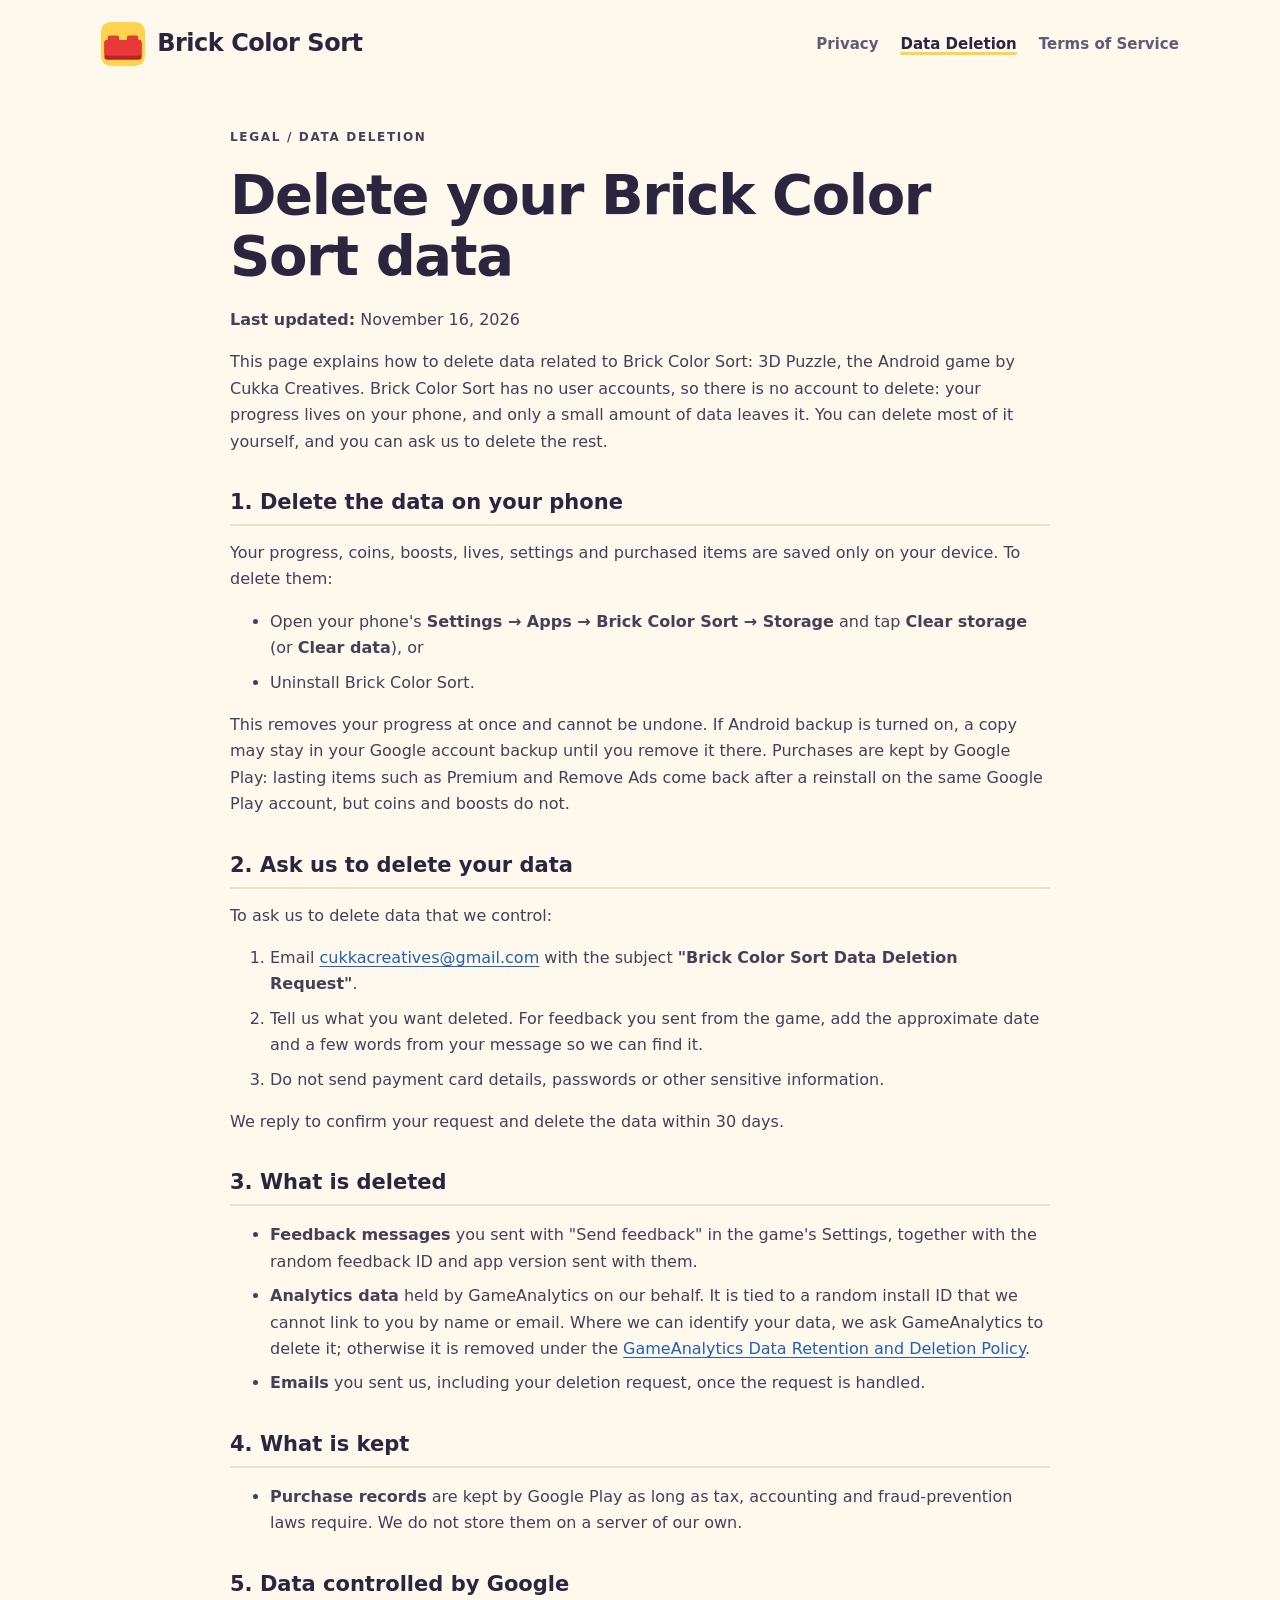
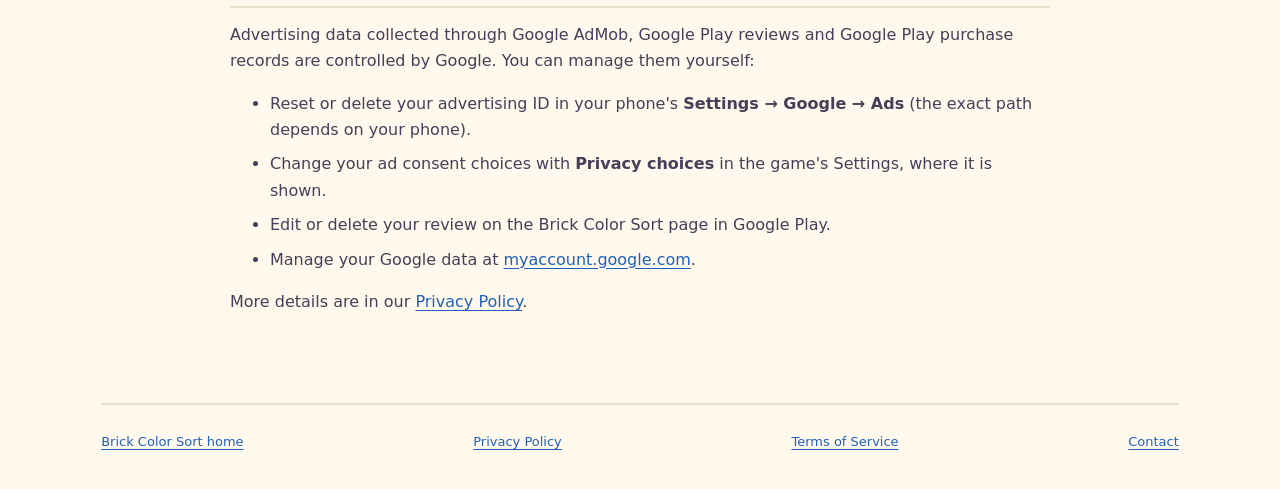
==== data-deletion.html @ 1fa1ef89 "Add files via upload" ====
<!doctype html>
<html lang="en">
<head>
  <meta charset="utf-8" />
  <meta name="viewport" content="width=device-width, initial-scale=1" />
  <meta name="description" content="How to delete your Brick Color Sort data or request its deletion." />
  <title>Brick Color Sort — Data Deletion</title>
  <link rel="icon" href="./brick.svg" type="image/svg+xml" />
  <link rel="stylesheet" href="./styles.css" />
</head>
<body>
  <a class="skip-link" href="#main">Skip to content</a>
  <header class="site-header">
    <a class="brand" href="./" aria-label="Brick Color Sort home">
      <img src="./brick.svg" alt="" width="44" height="44" />
      <span>Brick Color Sort</span>
    </a>
    <nav aria-label="Legal">
      <a href="./privacy-policy.html">Privacy</a>
      <a aria-current="page" href="./data-deletion.html">Data Deletion</a>
      <a href="./terms-of-service.html">Terms of Service</a>
    </nav>
  </header>

  <main class="legal" id="main">
    <p class="eyebrow">LEGAL / DATA DELETION</p>
    <h1>Delete your Brick Color Sort data</h1>
    <p><strong>Last updated:</strong> November 16, 2026</p>

    <p>
      This page explains how to delete data related to Brick Color Sort: 3D Puzzle,
      the Android game by Cukka Creatives. Brick Color Sort has no user accounts, so
      there is no account to delete: your progress lives on your phone, and only a
      small amount of data leaves it. You can delete most of it yourself, and you
      can ask us to delete the rest.
    </p>

    <h2>1. Delete the data on your phone</h2>
    <p>
      Your progress, coins, boosts, lives, settings and purchased items are saved
      only on your device. To delete them:
    </p>
    <ul>
      <li>Open your phone's <strong>Settings → Apps → Brick Color Sort → Storage</strong> and tap <strong>Clear storage</strong> (or <strong>Clear data</strong>), or</li>
      <li>Uninstall Brick Color Sort.</li>
    </ul>
    <p>
      This removes your progress at once and cannot be undone. If Android backup
      is turned on, a copy may stay in your Google account backup until you
      remove it there. Purchases are kept by Google Play: lasting items such as
      Premium and Remove Ads come back after a reinstall on the same Google Play
      account, but coins and boosts do not.
    </p>

    <h2>2. Ask us to delete your data</h2>
    <p>To ask us to delete data that we control:</p>
    <ol>
      <li>
        Email
        <a href="mailto:cukkacreatives@gmail.com?subject=Brick%20Color%20Sort%20Data%20Deletion%20Request">cukkacreatives@gmail.com</a>
        with the subject <strong>"Brick Color Sort Data Deletion Request"</strong>.
      </li>
      <li>
        Tell us what you want deleted. For feedback you sent from the game, add
        the approximate date and a few words from your message so we can find it.
      </li>
      <li>
        Do not send payment card details, passwords or other sensitive
        information.
      </li>
    </ol>
    <p>
      We reply to confirm your request and delete the data within 30 days.
    </p>

    <h2>3. What is deleted</h2>
    <ul>
      <li>
        <strong>Feedback messages</strong> you sent with "Send feedback" in the
        game's Settings, together with the random feedback ID and app version
        sent with them.
      </li>
      <li>
        <strong>Analytics data</strong> held by GameAnalytics on our behalf. It is
        tied to a random install ID that we cannot link to you by name or email.
        Where we can identify your data, we ask GameAnalytics to delete it;
        otherwise it is removed under the
        <a href="https://www.gameanalytics.com/trust/data-retention-and-deletion-policy" target="_blank" rel="noopener">GameAnalytics Data Retention and Deletion Policy</a>.
      </li>
      <li>
        <strong>Emails</strong> you sent us, including your deletion request,
        once the request is handled.
      </li>
    </ul>

    <h2>4. What is kept</h2>
    <ul>
      <li>
        <strong>Purchase records</strong> are kept by Google Play as long as tax,
        accounting and fraud-prevention laws require. We do not store them on a
        server of our own.
      </li>
    </ul>

    <h2>5. Data controlled by Google</h2>
    <p>
      Advertising data collected through Google AdMob, Google Play reviews and
      Google Play purchase records are controlled by Google. You can manage them
      yourself:
    </p>
    <ul>
      <li>Reset or delete your advertising ID in your phone's <strong>Settings → Google → Ads</strong> (the exact path depends on your phone).</li>
      <li>Change your ad consent choices with <strong>Privacy choices</strong> in the game's Settings, where it is shown.</li>
      <li>Edit or delete your review on the Brick Color Sort page in Google Play.</li>
      <li>Manage your Google data at <a href="https://myaccount.google.com/data-and-privacy" target="_blank" rel="noopener">myaccount.google.com</a>.</li>
    </ul>

    <p>
      More details are in our <a href="./privacy-policy.html">Privacy Policy</a>.
    </p>
  </main>

  <footer>
    <a href="./">Brick Color Sort home</a>
    <a href="./privacy-policy.html">Privacy Policy</a>
    <a href="./terms-of-service.html">Terms of Service</a>
    <a href="mailto:cukkacreatives@gmail.com">Contact</a>
  </footer>
</body>
</html>
---- styles.css ----
:root {
  color-scheme: light;
  --background: #fff8ec;
  --surface: #ffffff;
  --ink: #2b2540;
  --muted: #625b74;
  --line: #eadfca;
  --red: #e83838;
  --red-dark: #b52525;
  --green: #33903a;
  --blue: #2161bb;
  --yellow: #ffd34d;
  --yellow-dark: #e0a91c;
}
* { box-sizing: border-box; }
html { background: var(--background); scroll-padding-top: 24px; }
body { max-width: 1180px; min-height: 100vh; margin: 0 auto; padding: 0 clamp(16px, 4vw, 56px); color: var(--ink); background: var(--background); font-family: "Segoe UI", system-ui, -apple-system, sans-serif; line-height: 1.65; }
a { color: var(--blue); text-underline-offset: 3px; }
a:hover { color: var(--red-dark); }
a:focus-visible { outline: 3px solid var(--blue); outline-offset: 4px; border-radius: 4px; }
.skip-link { position: absolute; top: -100px; padding: 12px; background: var(--surface); z-index: 5; }
.skip-link:focus { top: 12px; }
.site-header { display: flex; justify-content: space-between; align-items: center; gap: 24px; padding: 22px 0; }
.brand { display: inline-flex; align-items: center; gap: 12px; color: var(--ink); text-decoration: none; font-size: 24px; font-weight: 800; letter-spacing: -.02em; }
.brand img { flex-shrink: 0; }
nav, footer div { display: flex; flex-wrap: wrap; gap: 10px 22px; }
nav a { color: var(--muted); font-size: 15px; font-weight: 600; text-decoration: none; }
nav a:hover, nav a[aria-current="page"] { color: var(--ink); text-decoration: underline; text-decoration-thickness: 3px; text-decoration-color: var(--yellow); }
main { padding: 12px 0 56px; }
.hero { display: grid; grid-template-columns: minmax(0, 1.3fr) minmax(0, 1fr); align-items: center; gap: 32px; padding: clamp(28px, 5vw, 60px); border-radius: 28px; background: var(--surface); box-shadow: 0 6px 0 var(--line); }
.eyebrow { margin: 0 0 16px; color: var(--red-dark); font-size: 12px; font-weight: 800; text-transform: uppercase; letter-spacing: .14em; }
h1, h2, h3 { line-height: 1.1; letter-spacing: -.025em; }
h1 { margin: 0; font-size: clamp(40px, 6vw, 68px); font-weight: 800; }
h1 span, h2 span { color: var(--red); }
h2 { margin: 0 0 18px; font-size: clamp(30px, 4vw, 44px); font-weight: 800; }
h3 { margin: 0 0 8px; font-size: 20px; font-weight: 700; }
p { margin: 0 0 16px; }
.lede { max-width: 520px; margin: 22px 0 28px; color: var(--muted); font-size: 18px; }
.button { display: inline-flex; align-items: center; gap: 12px; padding: 14px 24px; border-radius: 16px; color: #3b2a00; background: var(--yellow); box-shadow: 0 5px 0 var(--yellow-dark); font-size: 16px; font-weight: 800; text-decoration: none; }
.button:hover { color: #3b2a00; background: #ffdc6b; }
.button:active { transform: translateY(3px); box-shadow: 0 2px 0 var(--yellow-dark); }
.hero-note { margin: 22px 0 0; color: var(--muted); font-size: 14px; }
.hero-art { display: grid; place-items: center; }
.hero-art img { width: min(100%, 320px); height: auto; }
.steps, .boosts { padding: 72px 0 24px; }
.section-heading { max-width: 640px; }
.section-heading > p:last-child { color: var(--muted); }
.card-grid { display: grid; grid-template-columns: repeat(3, minmax(0, 1fr)); gap: 20px; margin-top: 28px; }
.card-grid.four { grid-template-columns: repeat(4, minmax(0, 1fr)); }
.card-grid article { padding: 24px; border-radius: 20px; background: var(--surface); box-shadow: 0 4px 0 var(--line); }
.card-grid p { margin: 0; color: var(--muted); font-size: 15px; }
.badge { display: inline-grid; place-items: center; width: 40px; height: 40px; margin-bottom: 14px; border-radius: 12px; color: #fff; font-size: 18px; font-weight: 800; box-shadow: inset 0 -5px 0 rgb(0 0 0 / .2); }
.badge.red { background: var(--red); }
.badge.green { background: #4dbd4d; }
.badge.blue { background: #3380eb; }
.badge.yellow { background: var(--yellow); color: #3b2a00; }
.twist { display: grid; grid-template-columns: auto 1fr; gap: 20px; align-items: center; margin-top: 28px; padding: 24px; border: 2px dashed var(--line); border-radius: 20px; }
.twist p { margin: 0; color: var(--muted); }
.twist strong { color: var(--ink); }
.coins { margin-top: 20px; color: var(--muted); }
.notice { margin-top: 64px; padding: 28px 32px; border-radius: 20px; background: #fff1d6; }
.notice h2 { font-size: 20px; letter-spacing: 0; }
.notice p { color: var(--muted); font-size: 15px; }
.notice p:last-child { margin-bottom: 0; }
.legal { max-width: 820px; margin: 0 auto; padding: 40px 0 72px; overflow-wrap: anywhere; }
.legal h1 { margin-bottom: 20px; font-size: clamp(36px, 6vw, 56px); }
.legal h2 { margin: 36px 0 14px; padding-bottom: 10px; border-bottom: 2px solid var(--line); font-size: 21px; letter-spacing: 0; }
.legal p, .legal li { color: #463f58; }
.legal li + li { margin-top: 8px; }
footer { display: flex; justify-content: space-between; align-items: flex-start; gap: 28px; padding: 26px 0 36px; border-top: 2px solid var(--line); color: var(--muted); font-size: 13px; }
footer p { margin: 0; }
footer div { justify-content: flex-end; }
@media (max-width: 900px) {
  .card-grid.four { grid-template-columns: repeat(2, minmax(0, 1fr)); }
}
@media (max-width: 680px) {
  .site-header { align-items: flex-start; flex-direction: column; gap: 12px; }
  .hero { grid-template-columns: 1fr; padding: 28px 20px; text-align: center; }
  .lede { margin-inline: auto; }
  .hero-art img { width: 240px; }
  .card-grid, .card-grid.four { grid-template-columns: 1fr; }
  .steps, .boosts { padding-top: 52px; }
  .twist { grid-template-columns: 1fr; }
  .notice { margin-top: 36px; padding: 24px 20px; }
  footer { flex-direction: column; gap: 16px; }
  footer div { justify-content: flex-start; }
}
@media (prefers-reduced-motion: no-preference) {
  html { scroll-behavior: smooth; }
  .button { transition: background-color 150ms ease, transform 80ms ease; }
}
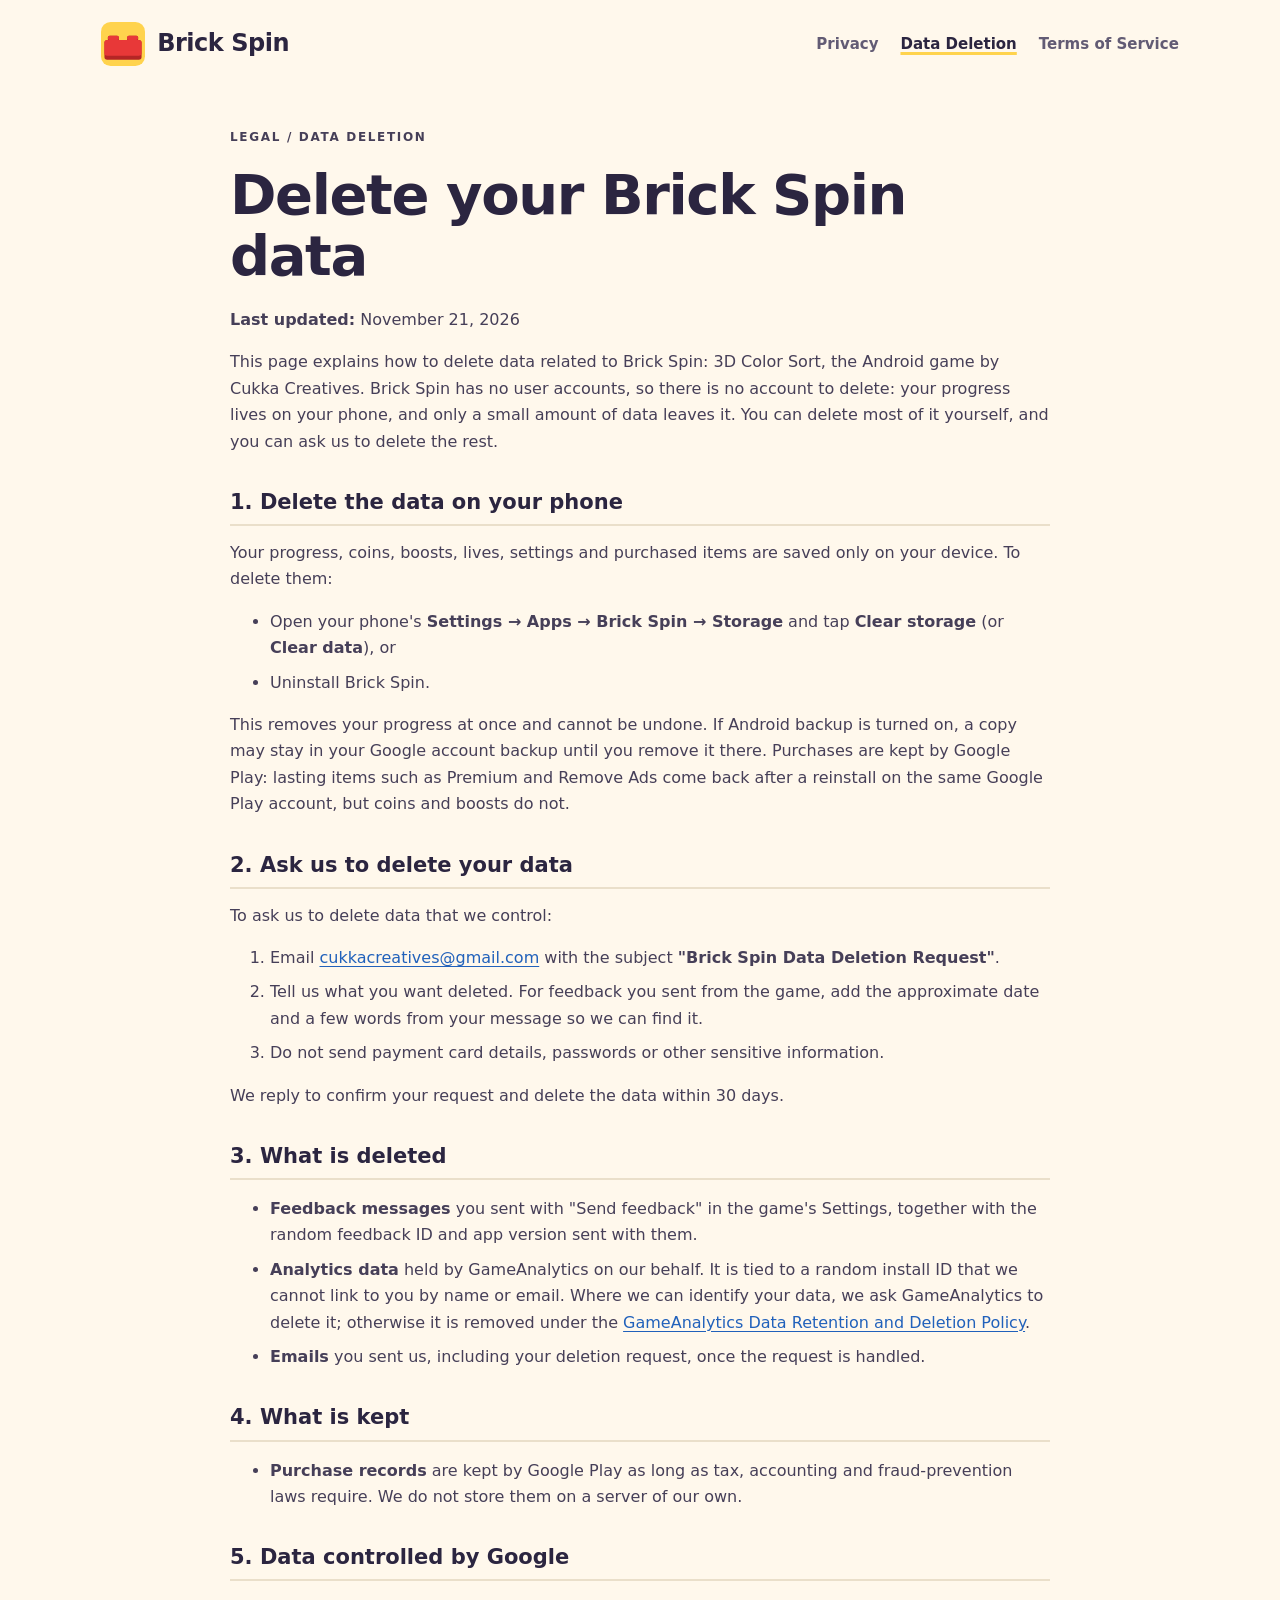
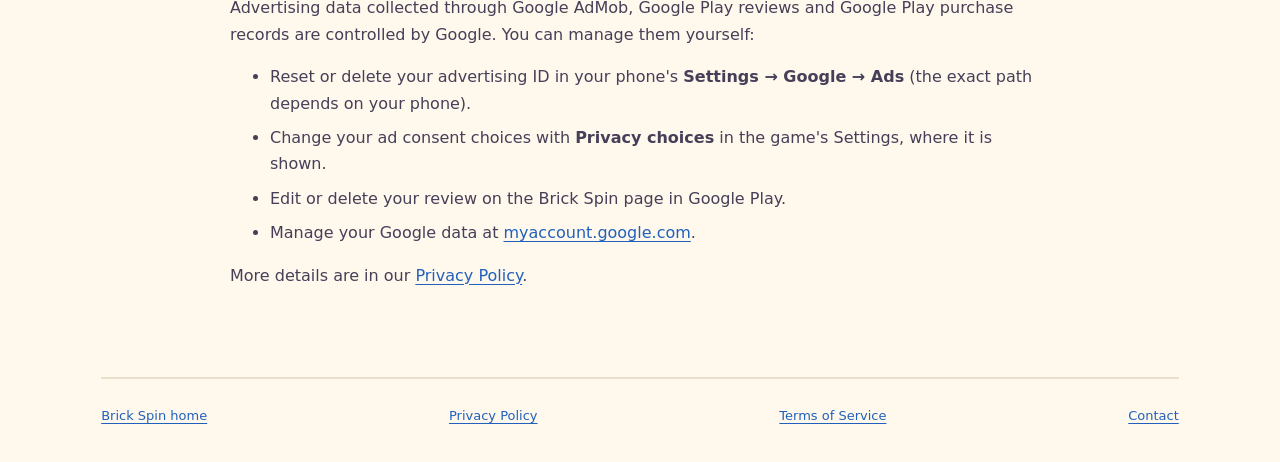
==== commit 01f0c705: "Add files via upload" ====
--- a/data-deletion.html
+++ b/data-deletion.html
@@ -3,17 +3,17 @@
 <head>
   <meta charset="utf-8" />
   <meta name="viewport" content="width=device-width, initial-scale=1" />
-  <meta name="description" content="How to delete your Brick Color Sort data or request its deletion." />
-  <title>Brick Color Sort — Data Deletion</title>
+  <meta name="description" content="How to delete your Brick Spin data or request its deletion." />
+  <title>Brick Spin — Data Deletion</title>
   <link rel="icon" href="./brick.svg" type="image/svg+xml" />
   <link rel="stylesheet" href="./styles.css" />
 </head>
 <body>
   <a class="skip-link" href="#main">Skip to content</a>
   <header class="site-header">
-    <a class="brand" href="./" aria-label="Brick Color Sort home">
+    <a class="brand" href="./" aria-label="Brick Spin home">
       <img src="./brick.svg" alt="" width="44" height="44" />
-      <span>Brick Color Sort</span>
+      <span>Brick Spin</span>
     </a>
     <nav aria-label="Legal">
       <a href="./privacy-policy.html">Privacy</a>
@@ -24,12 +24,12 @@
 
   <main class="legal" id="main">
     <p class="eyebrow">LEGAL / DATA DELETION</p>
-    <h1>Delete your Brick Color Sort data</h1>
-    <p><strong>Last updated:</strong> November 16, 2026</p>
+    <h1>Delete your Brick Spin data</h1>
+    <p><strong>Last updated:</strong> November 21, 2026</p>
 
     <p>
-      This page explains how to delete data related to Brick Color Sort: 3D Puzzle,
-      the Android game by Cukka Creatives. Brick Color Sort has no user accounts, so
+      This page explains how to delete data related to Brick Spin: 3D Color Sort,
+      the Android game by Cukka Creatives. Brick Spin has no user accounts, so
       there is no account to delete: your progress lives on your phone, and only a
       small amount of data leaves it. You can delete most of it yourself, and you
       can ask us to delete the rest.
@@ -41,8 +41,8 @@
       only on your device. To delete them:
     </p>
     <ul>
-      <li>Open your phone's <strong>Settings → Apps → Brick Color Sort → Storage</strong> and tap <strong>Clear storage</strong> (or <strong>Clear data</strong>), or</li>
-      <li>Uninstall Brick Color Sort.</li>
+      <li>Open your phone's <strong>Settings → Apps → Brick Spin → Storage</strong> and tap <strong>Clear storage</strong> (or <strong>Clear data</strong>), or</li>
+      <li>Uninstall Brick Spin.</li>
     </ul>
     <p>
       This removes your progress at once and cannot be undone. If Android backup
@@ -57,8 +57,8 @@
     <ol>
       <li>
         Email
-        <a href="mailto:cukkacreatives@gmail.com?subject=Brick%20Color%20Sort%20Data%20Deletion%20Request">cukkacreatives@gmail.com</a>
-        with the subject <strong>"Brick Color Sort Data Deletion Request"</strong>.
+        <a href="mailto:cukkacreatives@gmail.com?subject=Brick%20Spin%20Data%20Deletion%20Request">cukkacreatives@gmail.com</a>
+        with the subject <strong>"Brick Spin Data Deletion Request"</strong>.
       </li>
       <li>
         Tell us what you want deleted. For feedback you sent from the game, add
@@ -111,7 +111,7 @@
     <ul>
       <li>Reset or delete your advertising ID in your phone's <strong>Settings → Google → Ads</strong> (the exact path depends on your phone).</li>
       <li>Change your ad consent choices with <strong>Privacy choices</strong> in the game's Settings, where it is shown.</li>
-      <li>Edit or delete your review on the Brick Color Sort page in Google Play.</li>
+      <li>Edit or delete your review on the Brick Spin page in Google Play.</li>
       <li>Manage your Google data at <a href="https://myaccount.google.com/data-and-privacy" target="_blank" rel="noopener">myaccount.google.com</a>.</li>
     </ul>
 
@@ -121,7 +121,7 @@
   </main>
 
   <footer>
-    <a href="./">Brick Color Sort home</a>
+    <a href="./">Brick Spin home</a>
     <a href="./privacy-policy.html">Privacy Policy</a>
     <a href="./terms-of-service.html">Terms of Service</a>
     <a href="mailto:cukkacreatives@gmail.com">Contact</a>
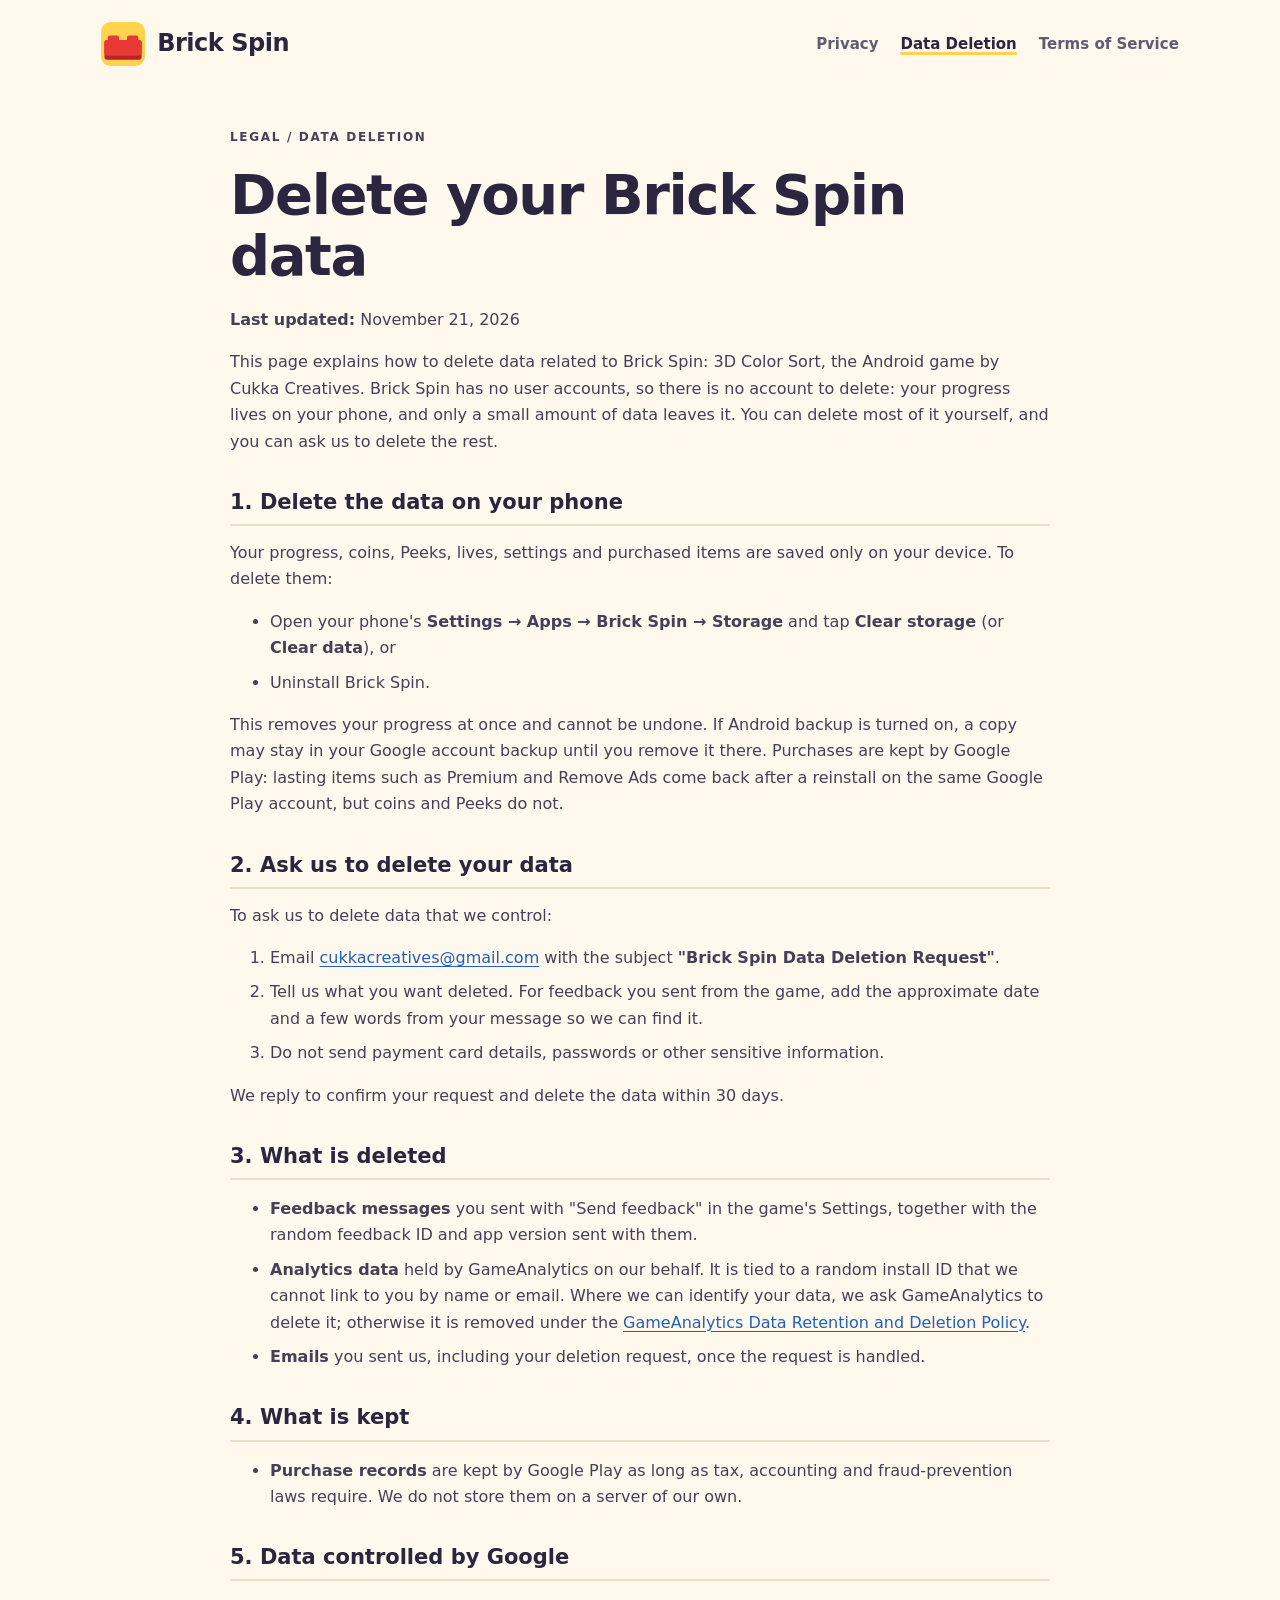
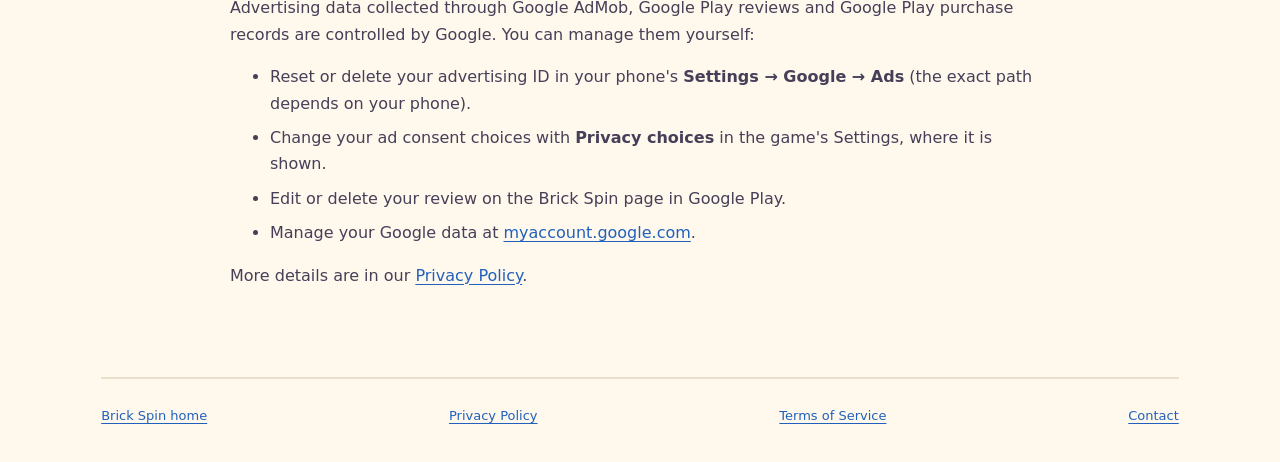
==== commit 2f09a71f: "Add files via upload" ====
--- a/data-deletion.html
+++ b/data-deletion.html
@@ -37,7 +37,7 @@
 
     <h2>1. Delete the data on your phone</h2>
     <p>
-      Your progress, coins, boosts, lives, settings and purchased items are saved
+      Your progress, coins, Peeks, lives, settings and purchased items are saved
       only on your device. To delete them:
     </p>
     <ul>
@@ -49,7 +49,7 @@
       is turned on, a copy may stay in your Google account backup until you
       remove it there. Purchases are kept by Google Play: lasting items such as
       Premium and Remove Ads come back after a reinstall on the same Google Play
-      account, but coins and boosts do not.
+      account, but coins and Peeks do not.
     </p>
 
     <h2>2. Ask us to delete your data</h2>
